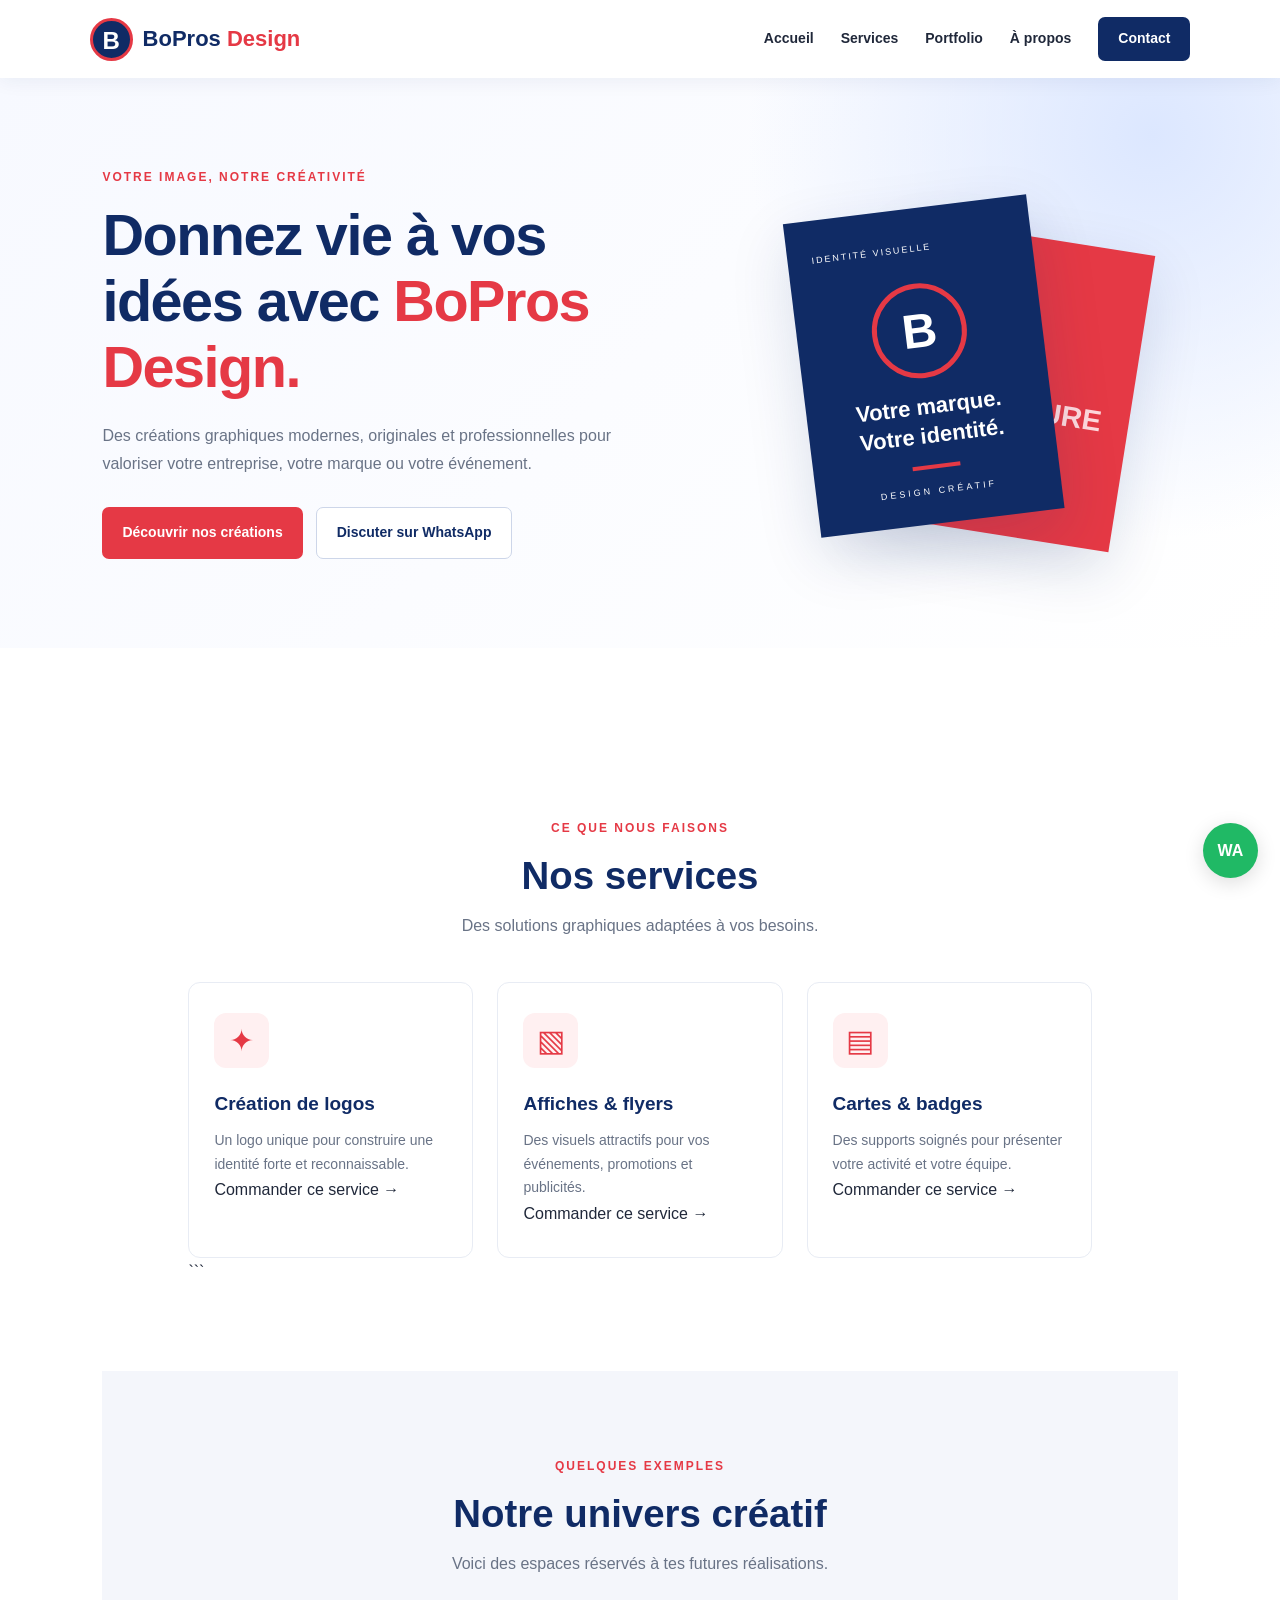
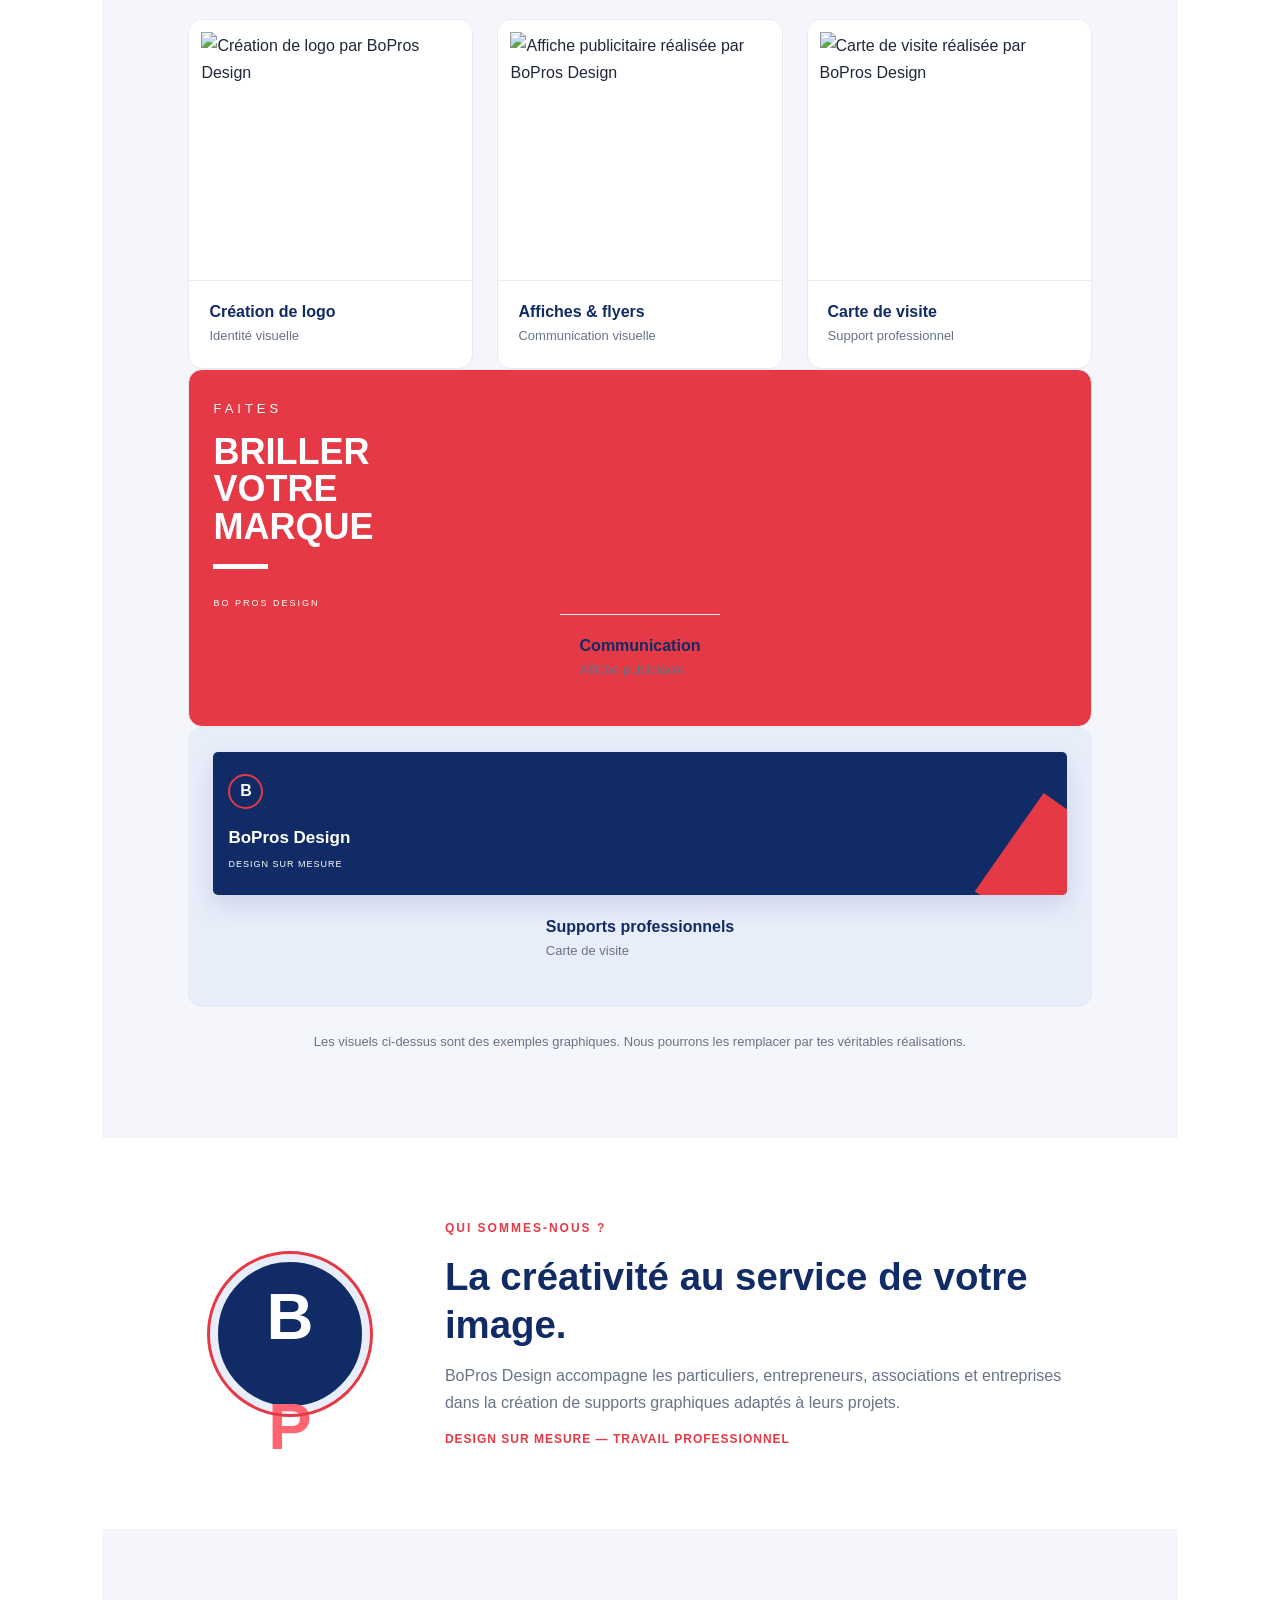
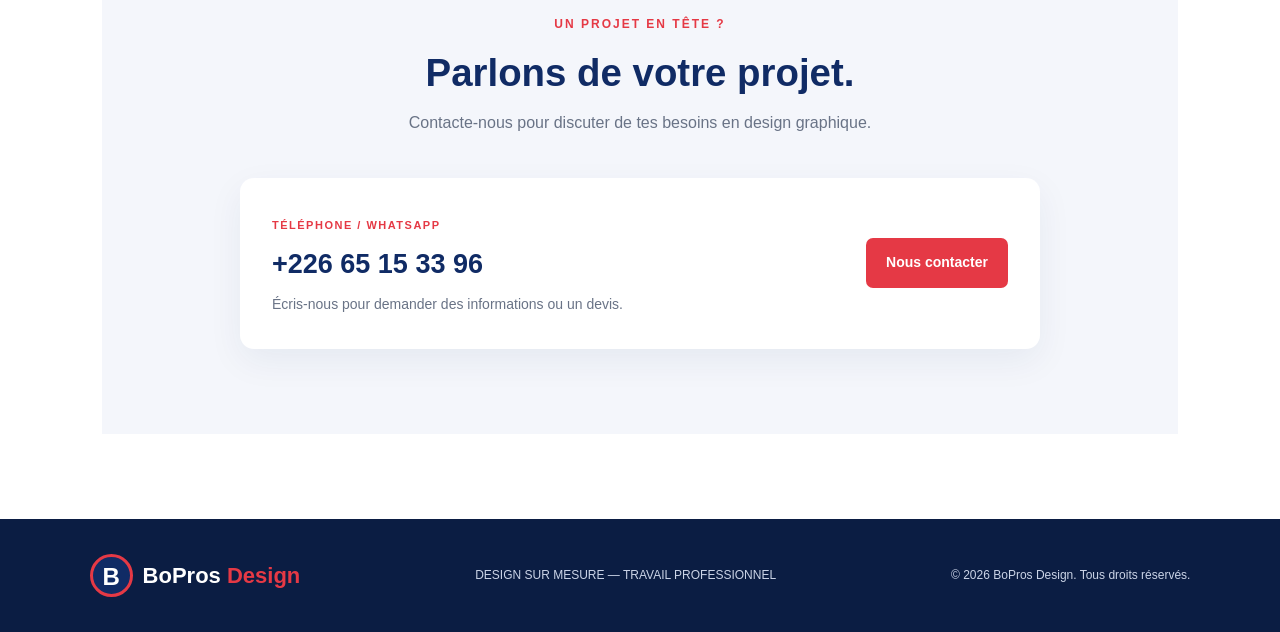
==== Images/index.html @ 41aabd51 "Add files via upload" ====
<!DOCTYPE html>
<html lang="fr">
<head>
  <link rel="icon" type="image/jpeg" href="images/mon-logo.jpg">
  <meta charset="UTF-8">
  <meta name="viewport" content="width=device-width, initial-scale=1.0">
  <meta name="description" content="BoPros Design : création de logos, affiches, flyers, cartes de visite et badges à Koudougou.">
  <title>BoPros Design | Créativité & Professionnalisme</title>
  <link rel="stylesheet" href="css/style.css">
  <script src="js/script.js" defer></script>
  
</head>
<body>

  <header class="header">
    <a href="#accueil" class="brand">
      <span class="brand-icon">B</span>
      <span>BoPros <span class="red">Design</span></span>
    </a>

    <button class="menu-toggle" id="menu-toggle"
      aria-label="Ouvrir le menu" aria-expanded="false">☰</button>

    <nav class="nav" id="nav">
      <a href="#accueil">Accueil</a>
      <a href="#services">Services</a>
      <a href="#portfolio">Portfolio</a>
      <a href="#apropos">À propos</a>
      <a href="#contact" class="nav-contact">Contact</a>
    </nav>
  </header>

  <main>
    <section class="hero" id="accueil">
      <div class="hero-content">
        <p class="eyebrow">VOTRE IMAGE, NOTRE CRÉATIVITÉ</p>
        <h1>Donnez vie à vos idées avec <span>BoPros Design.</span></h1>
        <p class="hero-text">
          Des créations graphiques modernes, originales et professionnelles
          pour valoriser votre entreprise, votre marque ou votre événement.
        </p>
        <div class="hero-buttons">
          <a class="button primary" href="#portfolio">Découvrir nos créations</a>
          <a class="button secondary"
             href="https://wa.me/22665153396" target="_blank"
             rel="noopener noreferrer">Discuter sur WhatsApp</a>
        </div>
      </div>

      <div class="hero-art">
        <div class="art-card card-one">
          <span class="art-label">IDENTITÉ VISUELLE</span>
          <div class="art-circle">B</div>
          <h2>Votre marque.<br>Votre identité.</h2>
          <span class="art-line"></span>
          <p>DESIGN CRÉATIF</p>
        </div>
        <div class="art-card card-two">
          <span>CRÉATIVITÉ</span>
          <strong>DESIGN<br><span>SUR MESURE</span></strong>
          <div class="art-shape"></div>
        </div>
      </div>
    </section>

    <section class="section services" id="services">
        
<section class="section services" id="services">
  <div class="section-heading">
    <p class="eyebrow">CE QUE NOUS FAISONS</p>
    <h2>Nos services</h2>
    <p>Des solutions graphiques adaptées à vos besoins.</p>
  </div>

  <div class="service-grid">

    <!-- Service 1 : Logo -->
    <a href="commande.html?service=logo" class="service-card">
      <div class="service-icon">✦</div>
      <h3>Création de logos</h3>
      <p>Un logo unique pour construire une identité forte et reconnaissable.</p>
      <span class="service-link">Commander ce service →</span>
    </a>

    <!-- Service 2 : Affiches et flyers -->
    <a href="commande.html?service=affiche" class="service-card">
      <div class="service-icon">▧</div>
      <h3>Affiches & flyers</h3>
      <p>Des visuels attractifs pour vos événements, promotions et publicités.</p>
      <span class="service-link">Commander ce service →</span>
    </a>

    <!-- Service 3 : Cartes et badges -->
    <a href="commande.html?service=carte" class="service-card">
      <div class="service-icon">▤</div>
      <h3>Cartes & badges</h3>
      <p>Des supports soignés pour présenter votre activité et votre équipe.</p>
      <span class="service-link">Commander ce service →</span>
    </a>

  </div>

```
    </section>

    <section class="section portfolio" id="portfolio">
      <div class="section-heading">
        <p class="eyebrow">QUELQUES EXEMPLES</p>
        <h2>Notre univers créatif</h2>
        <p>Voici des espaces réservés à tes futures réalisations.</p>
      </div>

      
<div class="portfolio-grid">

  <article class="portfolio-item">
    <img
      src="images/logo-1.png"
      alt="Création de logo par BoPros Design"
      class="portfolio-image"
    >
    <div class="portfolio-caption">
      <h3>Création de logo</h3>
      <p>Identité visuelle</p>
    </div>
  </article>

  <article class="portfolio-item">
    <img
      src="images/affiche-1.jpg"
      alt="Affiche publicitaire réalisée par BoPros Design"
      class="portfolio-image"
    >
    <div class="portfolio-caption">
      <h3>Affiches & flyers</h3>
      <p>Communication visuelle</p>
    </div>
  </article>

  <article class="portfolio-item">
    <img
      src="images/carte-visite-1.png"
      alt="Carte de visite réalisée par BoPros Design"
      class="portfolio-image"
    >
    <div class="portfolio-caption">
      <h3>Carte de visite</h3>
      <p>Support professionnel</p>
    </div>
  </article>

</div>

        </article>

        <article class="portfolio-item portfolio-poster">
          <div class="poster-preview">
            <span>FAITES</span>
            <strong>BRILLER<br>VOTRE<br>MARQUE</strong>
            <span class="poster-line"></span>
            <small>BO PROS DESIGN</small>
          </div>
          <div class="portfolio-caption">
            <h3>Communication</h3>
            <p>Affiche publicitaire</p>
          </div>
        </article>

        <article class="portfolio-item portfolio-card">
          <div class="business-card">
            <span class="mini-logo">B</span>
            <strong>BoPros Design</strong>
            <small>DESIGN SUR MESURE</small>
            <span class="card-stripe"></span>
          </div>
          <div class="portfolio-caption">
            <h3>Supports professionnels</h3>
            <p>Carte de visite</p>
          </div>
        </article>
      </div>

      <p class="portfolio-note">
        Les visuels ci-dessus sont des exemples graphiques. Nous pourrons
        les remplacer par tes véritables réalisations.
      </p>
    </section>

    <section class="about" id="apropos">
      <div class="about-mark">B<span>P</span></div>
      <div>
        <p class="eyebrow">QUI SOMMES-NOUS ?</p>
        <h2>La créativité au service de votre image.</h2>
        <p>
          BoPros Design accompagne les particuliers, entrepreneurs,
          associations et entreprises dans la création de supports
          graphiques adaptés à leurs projets.
        </p>
        <p class="about-slogan">DESIGN SUR MESURE — TRAVAIL PROFESSIONNEL</p>
      </div>
    </section>

    <section class="section contact" id="contact">
      <div class="section-heading">
        <p class="eyebrow">UN PROJET EN TÊTE ?</p>
        <h2>Parlons de votre projet.</h2>
        <p>Contacte-nous pour discuter de tes besoins en design graphique.</p>
      </div>

      <div class="contact-panel">
        <div>
          <span class="contact-label">TÉLÉPHONE / WHATSAPP</span>
          <h3>+226 65 15 33 96</h3>
          <p>Écris-nous pour demander des informations ou un devis.</p>
        </div>
        <a class="button primary"
           href="https://wa.me/22665153396?text=Bonjour%20BoPros%20Design%2C%20je%20souhaite%20des%20informations%20sur%20vos%20services."
           target="_blank" rel="noopener noreferrer">
          Nous contacter
        </a>
      </div>
    </section>
  </main>

  <footer class="footer">
    <a href="#accueil" class="brand">
      <span class="brand-icon">B</span>
      <span>BoPros <span class="red">Design</span></span>
    </a>
    <p>DESIGN SUR MESURE — TRAVAIL PROFESSIONNEL</p>
    <p>© <span id="year"></span> BoPros Design. Tous droits réservés.</p>
  </footer>

  <a class="whatsapp-float"
     href="https://wa.me/22665153396"
     target="_blank" rel="noopener noreferrer"
     aria-label="Contacter BoPros Design sur WhatsApp">WA</a>

</body>
</html>
---- Images/css/style.css ----
:root {
  --blue: #102b65;
  --blue-light: #1d4ca5;
  --red: #e53945;
  --white: #ffffff;
  --light: #f4f6fb;
  --text: #20283a;
  --muted: #697386;
}

* {
  box-sizing: border-box;
  margin: 0;
  padding: 0;
}

html {
  scroll-behavior: smooth;
  scroll-padding-top: 90px;
}

body {
  font-family: "Segoe UI", Arial, sans-serif;
  color: var(--text);
  line-height: 1.7;
  background: var(--white);
}

a {
  text-decoration: none;
  color: inherit;
}

.header {
  min-height: 78px;
  padding: 15px 7%;
  display: flex;
  align-items: center;
  justify-content: space-between;
  gap: 25px;
  background: white;
  position: sticky;
  top: 0;
  z-index: 10;
  box-shadow: 0 3px 18px #102b6510;
}

.brand {
  display: inline-flex;
  align-items: center;
  gap: 10px;
  color: var(--blue);
  font-size: 22px;
  font-weight: 800;
  white-space: nowrap;
}

.brand-icon {
  display: grid;
  place-items: center;
  width: 43px;
  height: 43px;
  border-radius: 50%;
  background: var(--blue);
  color: white;
  border: 3px solid var(--red);
  font-size: 24px;
}

.red {
  color: var(--red);
}

.nav {
  display: flex;
  align-items: center;
  gap: 27px;
}

.nav a {
  font-size: 14px;
  font-weight: 600;
  transition: color 0.2s;
}

.nav a:hover {
  color: var(--red);
}

.nav .nav-contact {
  color: white;
  background: var(--blue);
  padding: 10px 20px;
  border-radius: 7px;
}

.menu-toggle {
  display: none;
  font-size: 26px;
  background: none;
  border: 0;
  color: var(--blue);
  cursor: pointer;
}

.hero {
  padding: 85px 8%;
  min-height: 570px;
  display: grid;
  grid-template-columns: 1.1fr 0.9fr;
  align-items: center;
  gap: 55px;
  overflow: hidden;
  background:
    radial-gradient(circle at 90% 10%, #dce7ff 0, transparent 32%),
    linear-gradient(135deg, #f7f9ff, #ffffff);
}

.eyebrow {
  font-size: 12px;
  font-weight: 800;
  letter-spacing: 2px;
  color: var(--red);
  margin-bottom: 14px;
}

.hero h1 {
  color: var(--blue);
  font-size: clamp(36px, 4.5vw, 58px);
  line-height: 1.15;
  letter-spacing: -1.5px;
  max-width: 650px;
}

.hero h1 span {
  color: var(--red);
}

.hero-text {
  max-width: 540px;
  color: var(--muted);
  margin: 22px 0 30px;
  font-size: 16px;
}

.hero-buttons {
  display: flex;
  gap: 13px;
  flex-wrap: wrap;
}

.button {
  display: inline-flex;
  align-items: center;
  justify-content: center;
  text-align: center;
  padding: 13px 20px;
  border-radius: 7px;
  font-weight: 700;
  font-size: 14px;
  transition: transform 0.2s, background 0.2s;
}

.button:hover {
  transform: translateY(-3px);
}

.primary {
  color: white;
  background: var(--red);
}

.primary:hover {
  background: #c82735;
}

.secondary {
  color: var(--blue);
  border: 1px solid #cdd6e9;
  background: white;
}

.hero-art {
  min-height: 350px;
  position: relative;
  display: grid;
  place-items: center;
}

.art-card {
  width: 245px;
  min-height: 300px;
  padding: 24px;
  position: absolute;
  box-shadow: 0 22px 60px #102b6525;
}

.card-one {
  background: var(--blue);
  color: white;
  transform: rotate(-7deg) translateX(-25px);
  z-index: 2;
}

.art-label {
  font-size: 9px;
  letter-spacing: 2px;
}

.art-circle {
  width: 95px;
  height: 95px;
  border-radius: 50%;
  border: 5px solid var(--red);
  display: grid;
  place-items: center;
  margin: 24px auto 15px;
  font-size: 48px;
  font-weight: 900;
}

.card-one h2 {
  text-align: center;
  line-height: 1.3;
  font-size: 22px;
}

.art-line {
  display: block;
  height: 4px;
  width: 48px;
  margin: 15px auto;
  background: var(--red);
}

.card-one p {
  text-align: center;
  font-size: 9px;
  letter-spacing: 3px;
}

.card-two {
  background: var(--red);
  color: white;
  transform: rotate(9deg) translate(65px, 12px);
  z-index: 1;
  display: flex;
  flex-direction: column;
  justify-content: space-between;
}

.card-two > span {
  font-size: 10px;
  letter-spacing: 2px;
}

.card-two strong {
  font-size: 29px;
  line-height: 1.2;
}

.card-two strong span {
  color: #ffd9dd;
}

.art-shape {
  width: 75px;
  height: 8px;
  background: white;
  transform: skew(-35deg);
}

.section {
  padding: 85px 8%;
}

.section-heading {
  text-align: center;
  margin: 0 auto 42px;
  max-width: 650px;
}

.section-heading h2,
.about h2 {
  color: var(--blue);
  font-size: clamp(29px, 3vw, 40px);
  line-height: 1.25;
  margin-bottom: 12px;
}

.section-heading > p:last-child {
  color: var(--muted);
}

.service-grid {
  display: grid;
  grid-template-columns: repeat(3, minmax(0, 1fr));
  gap: 24px;
}

.service-card {
  padding: 30px 25px;
  border: 1px solid #e8ecf4;
  border-radius: 12px;
  background: white;
  transition: transform 0.2s, box-shadow 0.2s;
}

.service-card:hover {
  transform: translateY(-6px);
  box-shadow: 0 15px 35px #102b6510;
}

.service-icon {
  display: grid;
  place-items: center;
  width: 55px;
  height: 55px;
  border-radius: 12px;
  color: var(--red);
  background: #fff0f1;
  font-size: 30px;
  margin-bottom: 20px;
}

.service-card h3 {
  color: var(--blue);
  font-size: 19px;
  margin-bottom: 9px;
}

.service-card p {
  color: var(--muted);
  font-size: 14px;
}

.portfolio {
  background: var(--light);
}

.portfolio-grid {
  display: grid;
  grid-template-columns: repeat(3, minmax(0, 1fr));
  gap: 24px;
}

.portfolio-item {
  background: white;
  border-radius: 12px;
  overflow: hidden;
  border: 1px solid #e7eaf1;
}

.portfolio-logo,
.portfolio-poster,
.portfolio-card {
  min-height: 260px;
  display: grid;
  place-items: center;
  padding: 24px;
}

.portfolio-logo {
  background: linear-gradient(140deg, #102b65, #2753a3);
}

.sample-logo {
  width: 125px;
  height: 125px;
  display: grid;
  place-items: center;
  border: 5px solid white;
  border-radius: 50%;
  color: white;
  font-size: 54px;
  font-weight: 900;
}

.sample-logo span {
  color: #ff6973;
}

.portfolio-poster {
  background: #e53945;
  color: white;
}

.poster-preview {
  text-align: left;
  width: 100%;
}

.poster-preview > span:first-child {
  font-size: 13px;
  letter-spacing: 4px;
}

.poster-preview strong {
  display: block;
  font-size: clamp(25px, 3vw, 36px);
  line-height: 1.05;
  margin: 12px 0;
}

.poster-line {
  display: block;
  height: 5px;
  width: 55px;
  background: white;
  margin: 18px 0;
}

.poster-preview small {
  font-size: 9px;
  letter-spacing: 2px;
}

.portfolio-card {
  background: #e8edfa;
}

.business-card {
  width: 100%;
  padding: 22px 15px;
  background: var(--blue);
  color: white;
  border-radius: 5px;
  box-shadow: 0 10px 25px #102b6520;
  position: relative;
  overflow: hidden;
}

.mini-logo {
  display: grid;
  place-items: center;
  width: 35px;
  height: 35px;
  border: 2px solid var(--red);
  border-radius: 50%;
  margin-bottom: 15px;
  font-weight: 900;
}

.business-card strong,
.business-card small {
  display: block;
}

.business-card strong {
  font-size: 17px;
}

.business-card small {
  font-size: 9px;
  letter-spacing: 1px;
  margin-top: 5px;
}

.card-stripe {
  position: absolute;
  right: -15px;
  bottom: -30px;
  width: 80px;
  height: 120px;
  background: var(--red);
  transform: rotate(35deg);
}

.portfolio-caption {
  padding: 17px 20px 20px;
}

.portfolio-caption h3 {
  color: var(--blue);
  font-size: 16px;
}

.portfolio-caption p,
.portfolio-note {
  color: var(--muted);
  font-size: 13px;
}

.portfolio-note {
  text-align: center;
  margin-top: 24px;
}

.about {
  padding: 80px 10%;
  display: grid;
  grid-template-columns: 190px 1fr;
  align-items: center;
  gap: 45px;
}

.about-mark {
  width: 160px;
  height: 160px;
  border-radius: 50%;
  background: var(--blue);
  border: 8px solid #e8edfa;
  outline: 3px solid var(--red);
  color: white;
  font-size: 65px;
  font-weight: 900;
  display: grid;
  place-items: center;
}

.about-mark span {
  color: #ff6570;
}

.about p:not(.eyebrow) {
  color: var(--muted);
  margin-top: 13px;
}

.about .about-slogan {
  color: var(--red) !important;
  font-size: 12px;
  font-weight: 800;
  letter-spacing: 1px;
}

.contact {
  background: var(--light);
}

.contact-panel {
  max-width: 800px;
  margin: auto;
  padding: 32px;
  border-radius: 14px;
  background: white;
  box-shadow: 0 12px 35px #102b6510;
  display: flex;
  justify-content: space-between;
  align-items: center;
  gap: 25px;
}

.contact-label {
  color: var(--red);
  font-size: 11px;
  letter-spacing: 1.5px;
  font-weight: 800;
}

.contact-panel h3 {
  color: var(--blue);
  font-size: 27px;
  margin: 5px 0;
}

.contact-panel p {
  color: var(--muted);
  font-size: 14px;
}

.footer {
  padding: 35px 7%;
  display: flex;
  justify-content: space-between;
  align-items: center;
  gap: 20px;
  flex-wrap: wrap;
  background: #0b1d43;
  color: #cbd4e7;
  font-size: 12px;
}

.footer .brand {
  color: white;
}

.whatsapp-float {
  position: fixed;
  bottom: 22px;
  right: 22px;
  z-index: 20;
  width: 55px;
  height: 55px;
  display: grid;
  place-items: center;
  background: #20b965;
  color: white;
  border-radius: 50%;
  font-weight: 900;
  box-shadow: 0 5px 20px #0002;
}

@media (max-width: 900px) {
  .header {
    padding: 14px 5%;
  }

  .nav {
    gap: 15px;
  }

  .hero {
    padding: 65px 6%;
    gap: 20px;
  }

  .section {
    padding: 70px 6%;
  }

  .about {
    padding: 70px 7%;
  }
}

@media (max-width: 700px) {
  .header {
    min-height: 70px;
  }

  .menu-toggle {
    display: block;
  }

  .nav {
    display: none;
    position: absolute;
    top: 70px;
    left: 0;
    right: 0;
    padding: 20px 7%;
    background: white;
    box-shadow: 0 12px 20px #102b6510;
    align-items: stretch;
    flex-direction: column;
  }

  .nav.open {
    display: flex;
  }

  .nav a {
    padding: 8px 0;
  }

  .nav .nav-contact {
    text-align: center;
  }

  .hero {
    grid-template-columns: 1fr;
    padding: 60px 7% 40px;
  }

  .hero h1 {
    font-size: 40px;
  }

  .hero-art {
    min-height: 330px;
    margin-top: 10px;
  }

  .service-grid,
  .portfolio-grid {
    grid-template-columns: 1fr;
  }

  .portfolio-logo,
  .portfolio-poster,
  .portfolio-card {
    min-height: 240px;
  }

  .about {
    grid-template-columns: 1fr;
    gap: 30px;
  }

  .about-mark {
    width: 120px;
    height: 120px;
    font-size: 48px;
  }

  .contact-panel {
    align-items: flex-start;
    flex-direction: column;
    padding: 25px;
  }

  .contact-panel h3 {
    font-size: 23px;
  }

  .footer {
    flex-direction: column;
    text-align: center;
  }
}

.portfolio-image {
  display: block;
  width: 100%;
  height: 260px;
  object-fit: contain;
  padding: 12px;
  background: #ffffff;
}

.portfolio-item {
  height: 100%;
}

.portfolio-caption {
  border-top: 1px solid #e8ecf4;
}

@media (max-width: 700px) {
  .portfolio-image {
    height: 280px;
  }
}

/* ===== AMELIORATIONS PROFESSIONNELLES ===== */

/* Défilement fluide */
html {
  scroll-behavior: smooth;
}

/* Apparence des cartes du portfolio */
.portfolio-item {
  overflow: hidden;
  border-radius: 14px;
  transition: transform 0.3s ease, box-shadow 0.3s ease;
}

.portfolio-item:hover {
  transform: translateY(-7px);
  box-shadow: 0 14px 30px rgba(16, 42, 90, 0.15);
}

/* Zoom léger sur les créations */
.portfolio-image {
  transition: transform 0.4s ease;
}

.portfolio-item:hover .portfolio-image {
  transform: scale(1.04);
}

/* Boutons plus dynamiques */
.btn {
  transition: transform 0.25s ease, box-shadow 0.25s ease;
}

.btn:hover {
  transform: translateY(-3px);
  box-shadow: 0 8px 18px rgba(20, 40, 90, 0.18);
}

/* Cartes de services */
.service-card {
  transition: transform 0.3s ease, box-shadow 0.3s ease;
}

.service-card:hover {
  transform: translateY(-5px);
  box-shadow: 0 12px 25px rgba(20, 40, 90, 0.10);
}

/* Adaptation aux personnes qui limitent les animations */
@media (prefers-reduced-motion: reduce) {
  html {
    scroll-behavior: auto;
  }

  *,
  *::before,
  *::after {
    animation-duration: 0.01ms !important;
    transition-duration: 0.01ms !important;
  }
}


/* ===== ANIMATIONS D'APPARITION ===== */

.reveal {
  opacity: 0;
  transform: translateY(25px);
  transition:
    opacity 0.7s ease,
    transform 0.7s ease;
}

.reveal.visible {
  opacity: 1;
  transform: translateY(0);
}

/* Désactiver les mouvements si nécessaire */
@media (prefers-reduced-motion: reduce) {
  .reveal {
    opacity: 1;
    transform: none;
    transition: none;
  }
}


/* ===== RESPONSIVE : TELEPHONES ET TABLETTES ===== */

img {
  max-width: 100%;
}

/* Tablettes et petits écrans */
@media (max-width: 900px) {
  .portfolio-grid {
    grid-template-columns: repeat(2, minmax(0, 1fr));
  }

  .services-grid {
    grid-template-columns: repeat(2, minmax(0, 1fr));
  }
}

/* Téléphones */
@media (max-width: 600px) {
  .portfolio-grid,
  .services-grid {
    grid-template-columns: 1fr;
  }

  .portfolio-image {
    height: 250px;
  }

  .portfolio-item:hover {
    transform: none;
  }

  .portfolio-item:hover .portfolio-image {
    transform: none;
  }

  .btn {
    max-width: 100%;
  }

  section {
    padding-left: 16px;
    padding-right: 16px;
  }
}
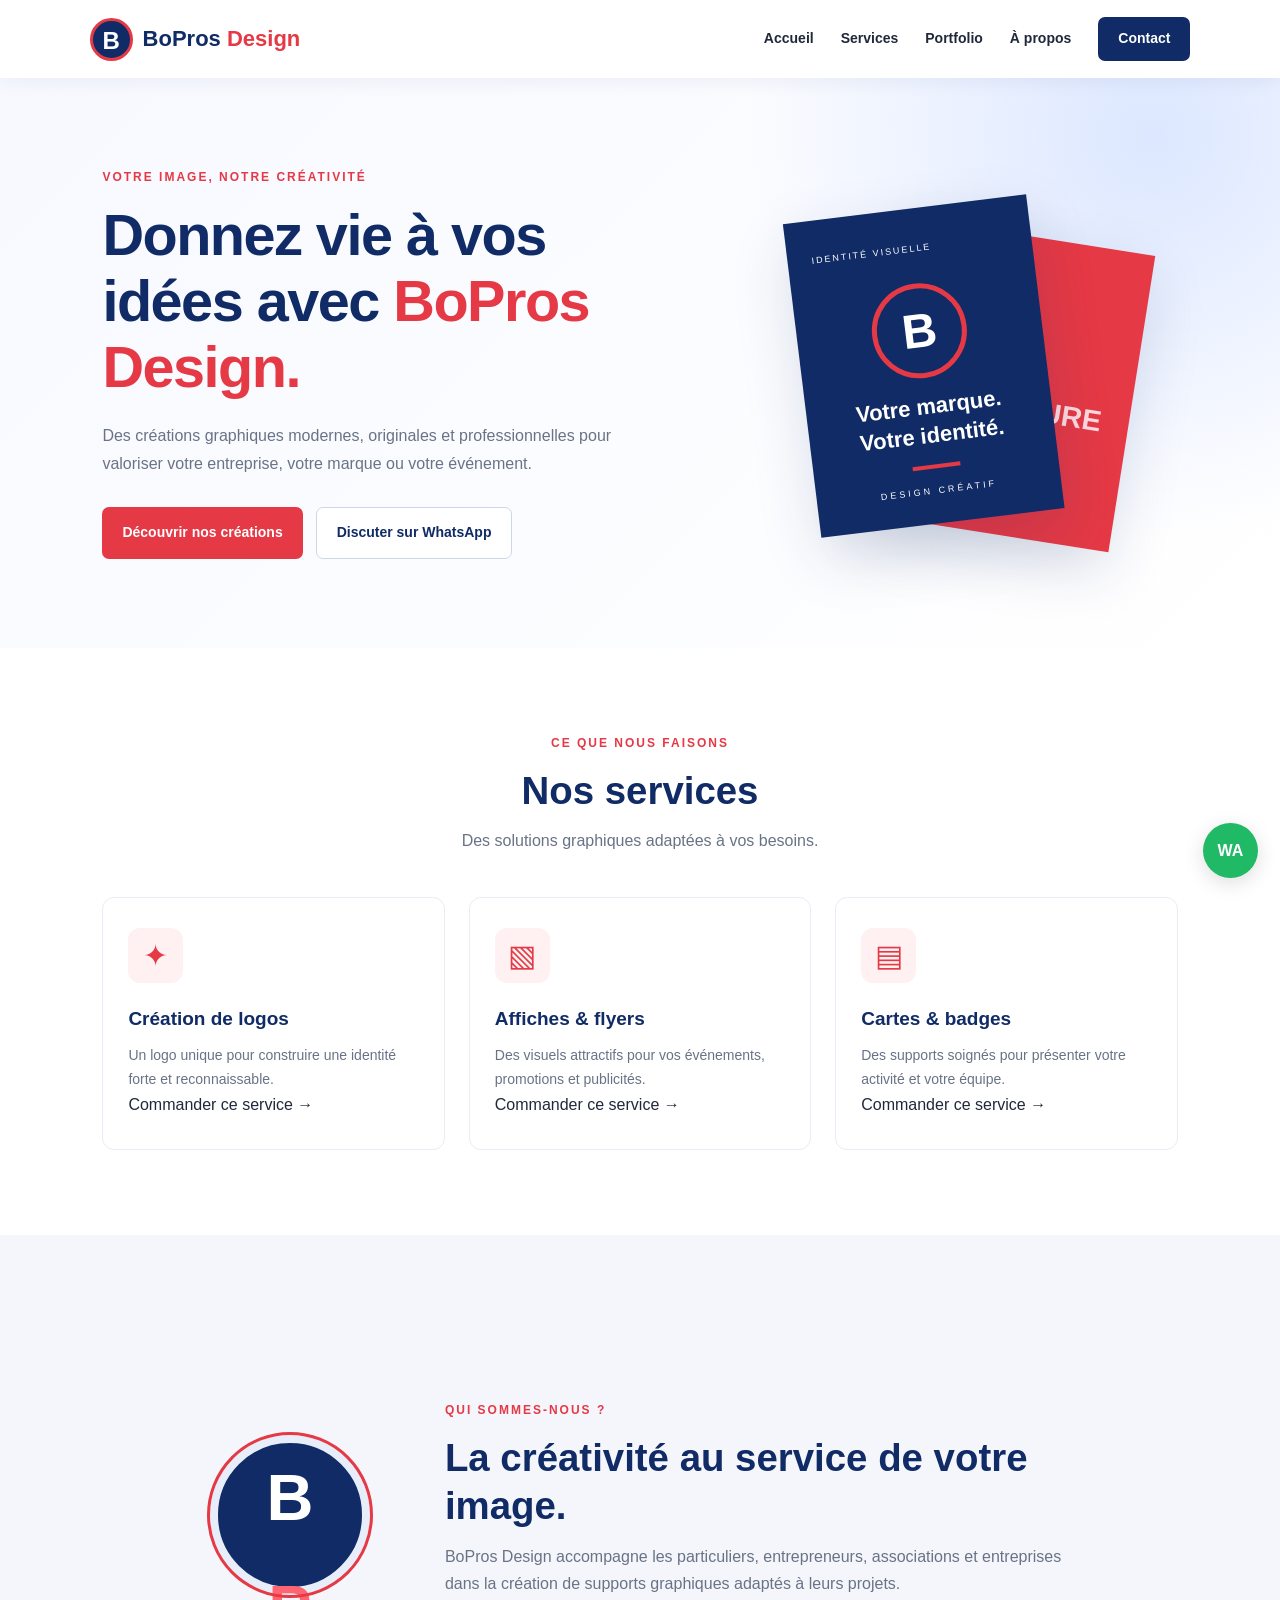
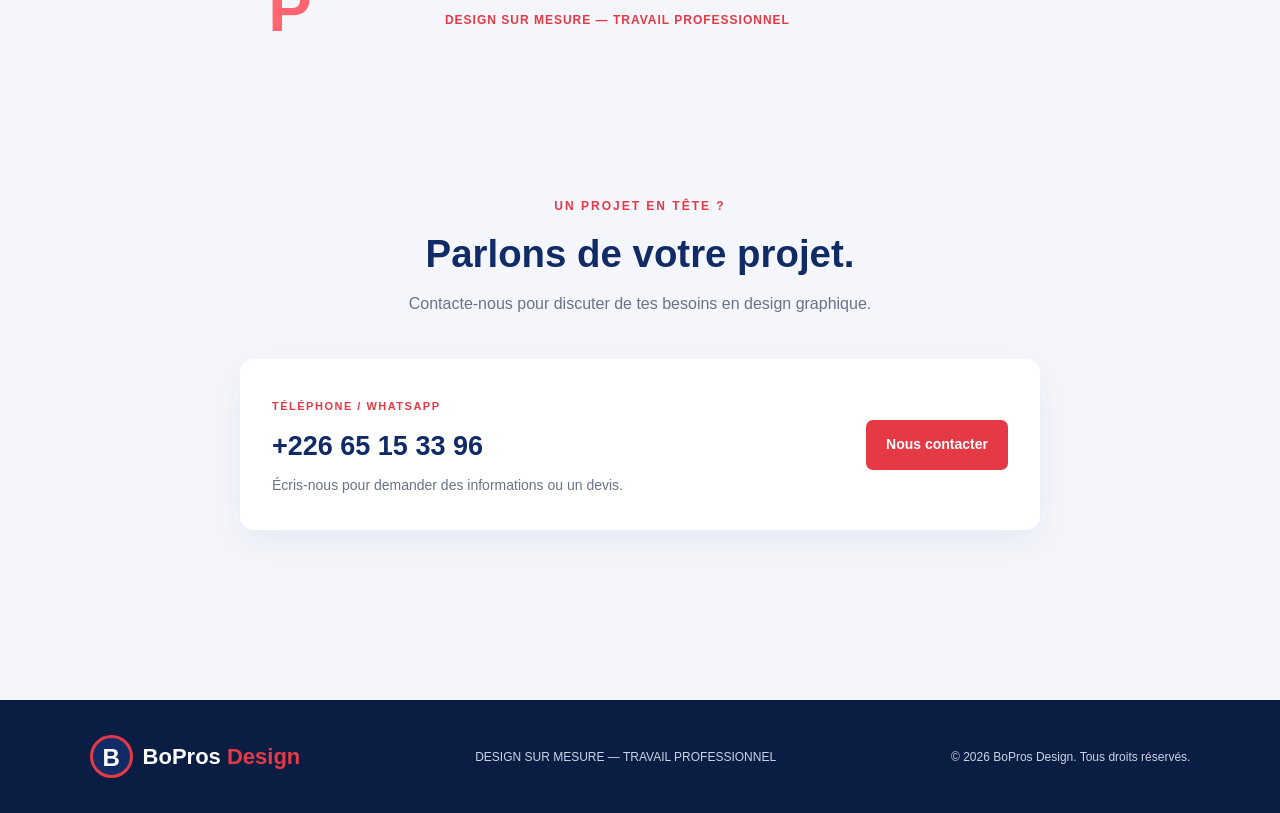
==== commit b50ab53c: "Add files via upload" ====
--- a/Images/index.html
+++ b/Images/index.html
@@ -66,7 +66,6 @@
 
     <section class="section services" id="services">
         
-<section class="section services" id="services">
   <div class="section-heading">
     <p class="eyebrow">CE QUE NOUS FAISONS</p>
     <h2>Nos services</h2>
@@ -101,91 +100,10 @@
 
   </div>
 
-```
     </section>
+    
 
-    <section class="section portfolio" id="portfolio">
-      <div class="section-heading">
-        <p class="eyebrow">QUELQUES EXEMPLES</p>
-        <h2>Notre univers créatif</h2>
-        <p>Voici des espaces réservés à tes futures réalisations.</p>
-      </div>
-
-      
-<div class="portfolio-grid">
-
-  <article class="portfolio-item">
-    <img
-      src="images/logo-1.png"
-      alt="Création de logo par BoPros Design"
-      class="portfolio-image"
-    >
-    <div class="portfolio-caption">
-      <h3>Création de logo</h3>
-      <p>Identité visuelle</p>
-    </div>
-  </article>
-
-  <article class="portfolio-item">
-    <img
-      src="images/affiche-1.jpg"
-      alt="Affiche publicitaire réalisée par BoPros Design"
-      class="portfolio-image"
-    >
-    <div class="portfolio-caption">
-      <h3>Affiches & flyers</h3>
-      <p>Communication visuelle</p>
-    </div>
-  </article>
-
-  <article class="portfolio-item">
-    <img
-      src="images/carte-visite-1.png"
-      alt="Carte de visite réalisée par BoPros Design"
-      class="portfolio-image"
-    >
-    <div class="portfolio-caption">
-      <h3>Carte de visite</h3>
-      <p>Support professionnel</p>
-    </div>
-  </article>
-
-</div>
-
-        </article>
-
-        <article class="portfolio-item portfolio-poster">
-          <div class="poster-preview">
-            <span>FAITES</span>
-            <strong>BRILLER<br>VOTRE<br>MARQUE</strong>
-            <span class="poster-line"></span>
-            <small>BO PROS DESIGN</small>
-          </div>
-          <div class="portfolio-caption">
-            <h3>Communication</h3>
-            <p>Affiche publicitaire</p>
-          </div>
-        </article>
-
-        <article class="portfolio-item portfolio-card">
-          <div class="business-card">
-            <span class="mini-logo">B</span>
-            <strong>BoPros Design</strong>
-            <small>DESIGN SUR MESURE</small>
-            <span class="card-stripe"></span>
-          </div>
-          <div class="portfolio-caption">
-            <h3>Supports professionnels</h3>
-            <p>Carte de visite</p>
-          </div>
-        </article>
-      </div>
-
-      <p class="portfolio-note">
-        Les visuels ci-dessus sont des exemples graphiques. Nous pourrons
-        les remplacer par tes véritables réalisations.
-      </p>
-    </section>
+   <section class="section portfolio" id="portfolio">
 
     <section class="about" id="apropos">
       <div class="about-mark">B<span>P</span></div>
